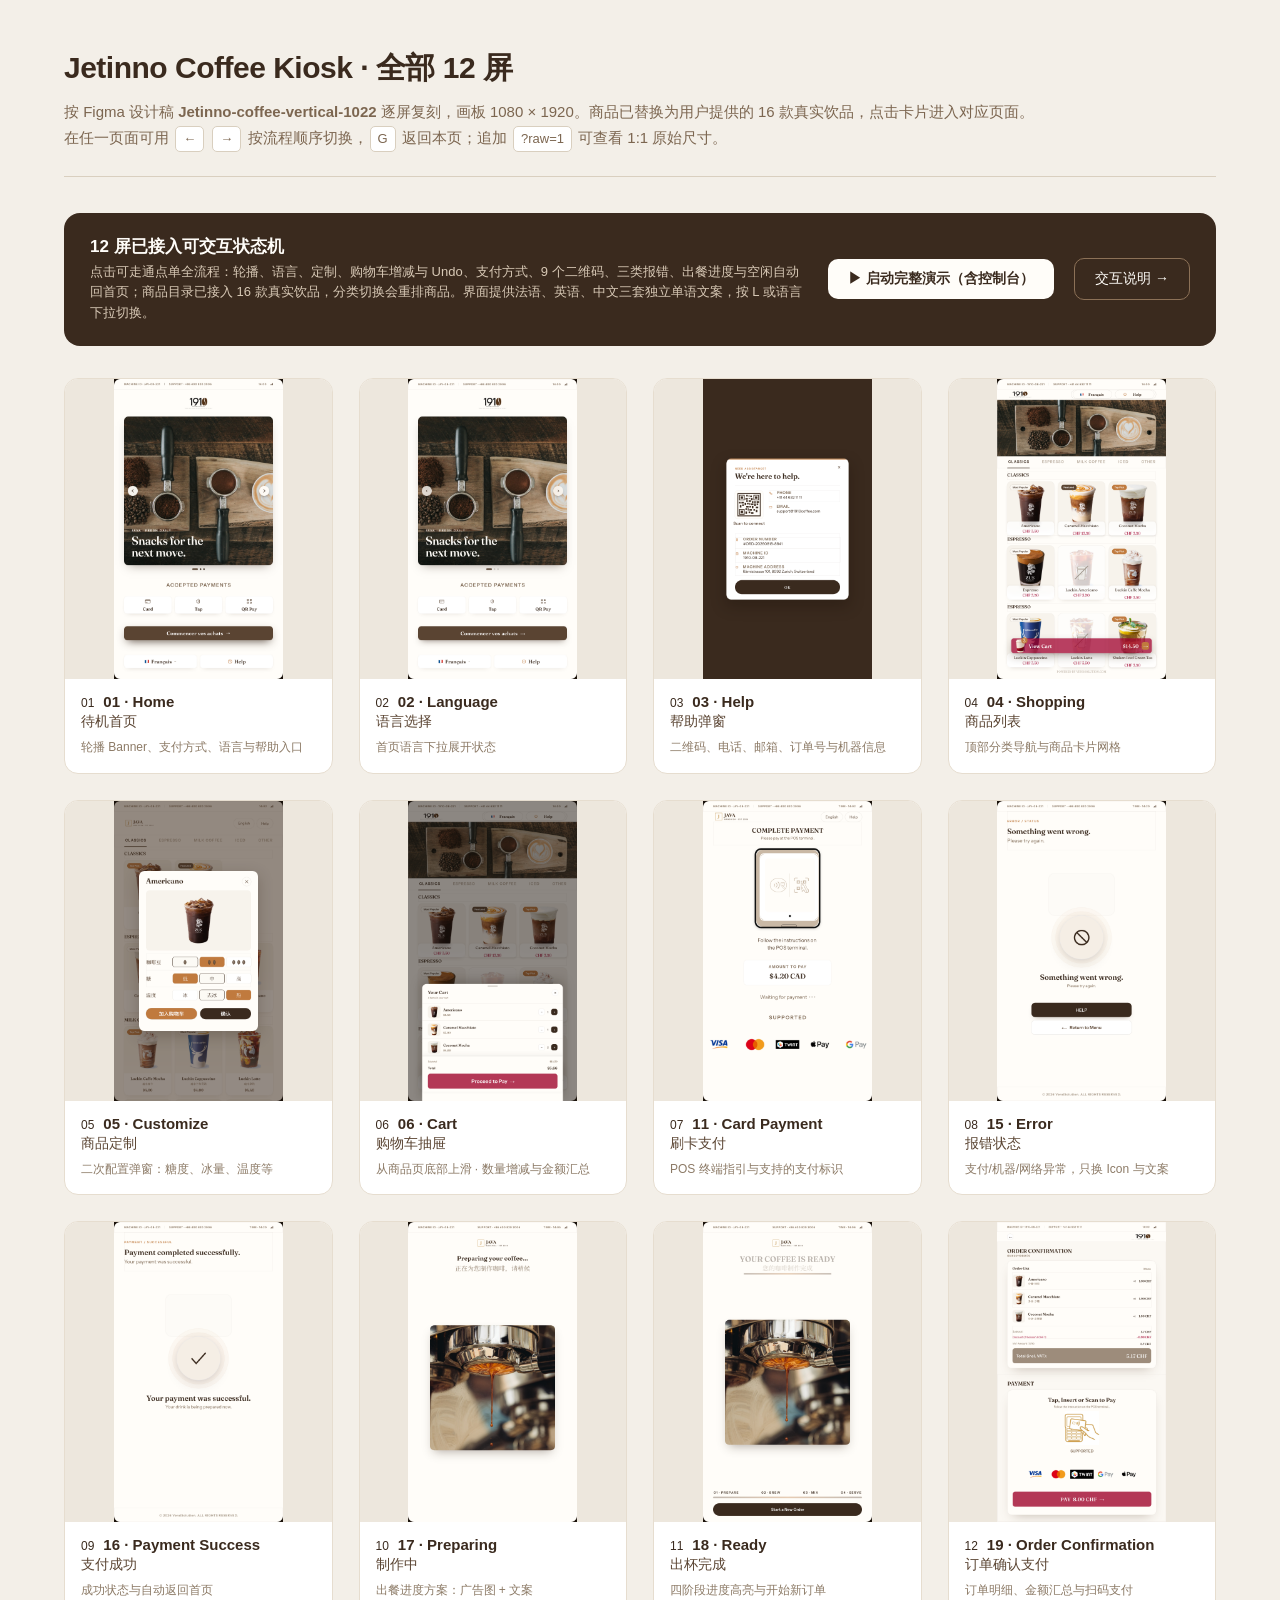
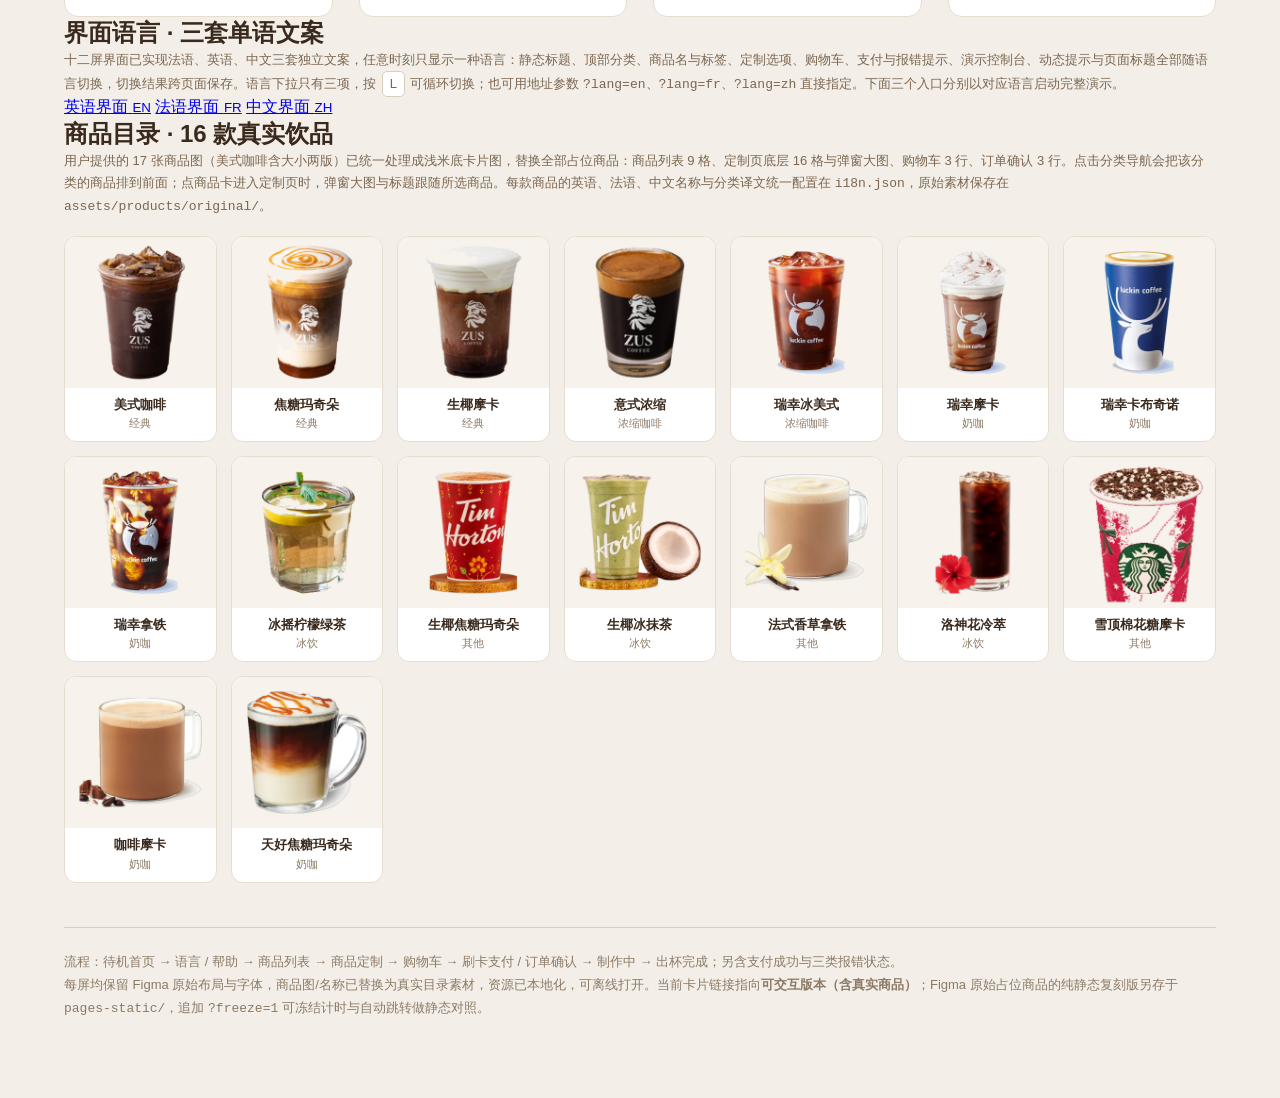
==== all.html @ 3b6457f3 "Initial commit: Jinuo coffee kiosk UI prototype v13 - 30-item data-driven product grid (10 x 3) with" ====
<!doctype html>

<html lang="zh">
<head>
<meta charset="utf-8">
<meta name="viewport" content="width=device-width,initial-scale=1">
<title>Jetinno Coffee Kiosk · 全部页面</title>
<style>
*{margin:0;padding:0;box-sizing:border-box}
body{background:#F3EFE8;color:#3A2A1E;font-family:-apple-system,BlinkMacSystemFont,'Segoe UI','PingFang SC','Microsoft Yahei',sans-serif;padding:48px 5vw 80px}
header{max-width:1400px;margin:0 auto 36px;border-bottom:1px solid #D9CFBF;padding-bottom:24px}
h1{font-size:30px;font-weight:650;letter-spacing:-.5px}
.sub{margin-top:10px;color:#7C6650;font-size:15px;line-height:1.7}
.kbd{display:inline-block;background:#fff;border:1px solid #D9CFBF;border-radius:5px;padding:1px 7px;font-size:13px;margin:0 2px}
.grid{max-width:1400px;margin:0 auto;display:grid;grid-template-columns:repeat(auto-fill,minmax(240px,1fr));gap:26px}
.card{display:block;text-decoration:none;color:inherit;background:#fff;border:1px solid #E6DDCF;border-radius:14px;overflow:hidden;transition:transform .18s ease,box-shadow .18s ease}
.card:hover{transform:translateY(-4px);box-shadow:0 16px 32px -18px rgba(58,42,30,.45)}
.thumb{height:300px;background:#EDE7DD;display:flex;align-items:center;justify-content:center;overflow:hidden}
.thumb img{height:100%;width:auto;max-width:100%;object-fit:contain;display:block}
.meta{display:flex;align-items:baseline;gap:9px;padding:14px 16px 0}
.num{color:color:#A08A72;font-size:12px;font-variant-numeric:tabular-nums}
.en{font-size:15px;font-weight:600}
.zh{padding:3px 16px 0;font-size:14px;color:#5A4432}
.desc{padding:7px 16px 16px;font-size:12px;color:#8C7A66;line-height:1.55}
footer{max-width:1400px;margin:44px auto 0;color:#8C7A66;font-size:13px;line-height:1.8;border-top:1px solid #D9CFBF;padding-top:22px}
.launch{max-width:1400px;margin:0 auto 32px;background:#3A2A1E;color:#FFFDF9;border-radius:16px;padding:22px 26px;display:flex;align-items:center;gap:20px;flex-wrap:wrap}
.launch .lt{flex:1;min-width:280px}
.launch .lt b{font-size:17px;display:block;margin-bottom:4px}
.launch .lt span{font-size:13px;color:#D8C9B6;line-height:1.6}
.launch a{display:inline-block;background:#FFFDF9;color:#3A2A1E;text-decoration:none;border-radius:10px;padding:11px 20px;font-size:14px;font-weight:650;white-space:nowrap}
.launch a.alt{background:transparent;color:#FFFDF9;border:1px solid #8C7157;font-weight:500}
.launch a:hover{opacity:.88}

.catalog{display:grid;grid-template-columns:repeat(auto-fill,minmax(146px,1fr));gap:14px;margin:18px 0 8px}
.pitem{background:#fff;border:1px solid #E6DDCF;border-radius:12px;overflow:hidden;text-align:center;padding-bottom:10px}
.pitem img{width:100%;aspect-ratio:1;object-fit:cover;display:block;background:#F7F3EC}
.pitem b{display:block;font-size:13px;margin-top:8px;padding:0 6px;line-height:1.35}
.pitem span{display:block;font-size:11px;color:#8C7A66;padding:0 6px;margin-top:3px}
.catnote{font-size:13px;color:#7C6650;line-height:1.7}

</style>
</head>
<body>
<header>
<h1>Jetinno Coffee Kiosk · 全部 12 屏</h1>
<div class="sub">按 Figma 设计稿 <b>Jetinno-coffee-vertical-1022</b> 逐屏复刻，画板 1080 × 1920。商品已替换为用户提供的 16 款真实饮品，点击卡片进入对应页面。<br>
在任一页面可用 <span class="kbd">←</span> <span class="kbd">→</span> 按流程顺序切换，<span class="kbd">G</span> 返回本页；追加 <span class="kbd">?raw=1</span> 可查看 1:1 原始尺寸。</div>
</header>
<div class="launch">
  <div class="lt"><b>12 屏已接入可交互状态机</b>
  <span>点击可走通点单全流程：轮播、语言、定制、购物车增减与 Undo、支付方式、9 个二维码、三类报错、出餐进度与空闲自动回首页；商品目录已接入 16 款真实饮品，分类切换会重排商品。界面提供法语、英语、中文三套独立单语文案，按 L 或语言下拉切换。</span></div>
  <a href="pages/01-home.html?debug=1">▶ 启动完整演示（含控制台）</a>
  <a class="alt" href="demo.html">交互说明 →</a>
</div>
<div class="grid"><a class="card" href="pages/01-home.html">
<div class="thumb"><img src="preview/01-home.png" alt="01 · Home" loading="lazy"></div>
<div class="meta"><span class="num">01</span><span class="en">01 · Home</span></div>
<div class="zh">待机首页</div><div class="desc">轮播 Banner、支付方式、语言与帮助入口</div></a>
<a class="card" href="pages/02-lang.html">
<div class="thumb"><img src="preview/02-lang.png" alt="02 · Language" loading="lazy"></div>
<div class="meta"><span class="num">02</span><span class="en">02 · Language</span></div>
<div class="zh">语言选择</div><div class="desc">首页语言下拉展开状态</div></a>
<a class="card" href="pages/03-help.html">
<div class="thumb"><img src="preview/03-help.png" alt="03 · Help" loading="lazy"></div>
<div class="meta"><span class="num">03</span><span class="en">03 · Help</span></div>
<div class="zh">帮助弹窗</div><div class="desc">二维码、电话、邮箱、订单号与机器信息</div></a>
<a class="card" href="pages/04-shopping.html">
<div class="thumb"><img src="preview/04-shopping.png" alt="04 · Shopping" loading="lazy"></div>
<div class="meta"><span class="num">04</span><span class="en">04 · Shopping</span></div>
<div class="zh">商品列表</div><div class="desc">顶部分类导航与商品卡片网格</div></a>
<a class="card" href="pages/05-custom.html">
<div class="thumb"><img src="preview/05-custom.png" alt="05 · Customize" loading="lazy"></div>
<div class="meta"><span class="num">05</span><span class="en">05 · Customize</span></div>
<div class="zh">商品定制</div><div class="desc">二次配置弹窗：糖度、冰量、温度等</div></a>
<a class="card" href="pages/06-cart.html">
<div class="thumb"><img src="preview/06-cart.png" alt="06 · Cart" loading="lazy"></div>
<div class="meta"><span class="num">06</span><span class="en">06 · Cart</span></div>
<div class="zh">购物车抽屉</div><div class="desc">从商品页底部上滑 · 数量增减与金额汇总</div></a>
<a class="card" href="pages/11-card.html">
<div class="thumb"><img src="preview/11-card.png" alt="11 · Card Payment" loading="lazy"></div>
<div class="meta"><span class="num">07</span><span class="en">11 · Card Payment</span></div>
<div class="zh">刷卡支付</div><div class="desc">POS 终端指引与支持的支付标识</div></a>
<a class="card" href="pages/15-wrong.html">
<div class="thumb"><img src="preview/15-wrong.png" alt="15 · Error" loading="lazy"></div>
<div class="meta"><span class="num">08</span><span class="en">15 · Error</span></div>
<div class="zh">报错状态</div><div class="desc">支付/机器/网络异常，只换 Icon 与文案</div></a>
<a class="card" href="pages/16-pay.html">
<div class="thumb"><img src="preview/16-pay.png" alt="16 · Payment Success" loading="lazy"></div>
<div class="meta"><span class="num">09</span><span class="en">16 · Payment Success</span></div>
<div class="zh">支付成功</div><div class="desc">成功状态与自动返回首页</div></a>
<a class="card" href="pages/17-making.html">
<div class="thumb"><img src="preview/17-making.png" alt="17 · Preparing" loading="lazy"></div>
<div class="meta"><span class="num">10</span><span class="en">17 · Preparing</span></div>
<div class="zh">制作中</div><div class="desc">出餐进度方案：广告图 + 文案</div></a>
<a class="card" href="pages/18-ready.html">
<div class="thumb"><img src="preview/18-ready.png" alt="18 · Ready" loading="lazy"></div>
<div class="meta"><span class="num">11</span><span class="en">18 · Ready</span></div>
<div class="zh">出杯完成</div><div class="desc">四阶段进度高亮与开始新订单</div></a>
<a class="card" href="pages/19-order-confirm.html">
<div class="thumb"><img src="preview/19-order-confirm.png" alt="19 · Order Confirmation" loading="lazy"></div>
<div class="meta"><span class="num">12</span><span class="en">19 · Order Confirmation</span></div>
<div class="zh">订单确认支付</div><div class="desc">订单明细、金额汇总与扫码支付</div></a></div>
<!-- LANG_START -->
<h2>界面语言 · 三套单语文案</h2>
<p class="catnote">十二屏界面已实现法语、英语、中文三套独立文案，任意时刻只显示一种语言：静态标题、顶部分类、商品名与标签、定制选项、购物车、支付与报错提示、演示控制台、动态提示与页面标题全部随语言切换，切换结果跨页面保存。语言下拉只有三项，按 <span class="kbd">L</span> 可循环切换；也可用地址参数 <code>?lang=en</code>、<code>?lang=fr</code>、<code>?lang=zh</code> 直接指定。下面三个入口分别以对应语言启动完整演示。</p>
<div class="langlaunch">
  <a href="pages/01-home.html?debug=1&amp;lang=en">英语界面 <small>EN</small></a>
  <a href="pages/01-home.html?debug=1&amp;lang=fr">法语界面 <small>FR</small></a>
  <a href="pages/01-home.html?debug=1&amp;lang=zh">中文界面 <small>ZH</small></a>
</div>
<!-- LANG_END -->
<!-- PRODUCTS_START -->
<h2>商品目录 · 16 款真实饮品</h2>
<p class="catnote">用户提供的 17 张商品图（美式咖啡含大小两版）已统一处理成浅米底卡片图，替换全部占位商品：商品列表 9 格、定制页底层 16 格与弹窗大图、购物车 3 行、订单确认 3 行。点击分类导航会把该分类的商品排到前面；点商品卡进入定制页时，弹窗大图与标题跟随所选商品。每款商品的英语、法语、中文名称与分类译文统一配置在 <code>i18n.json</code>，原始素材保存在 <code>assets/products/original/</code>。</p>
<div class="catalog"><div class="pitem" data-pid="americano"><img src="assets/products/card/americano.png" alt="美式咖啡" loading="lazy"><b>美式咖啡</b><span>经典</span></div><div class="pitem" data-pid="caramel-macchiato"><img src="assets/products/card/caramel-macchiato.png" alt="焦糖玛奇朵" loading="lazy"><b>焦糖玛奇朵</b><span>经典</span></div><div class="pitem" data-pid="coconut-mocha"><img src="assets/products/card/coconut-mocha.png" alt="生椰摩卡" loading="lazy"><b>生椰摩卡</b><span>经典</span></div><div class="pitem" data-pid="espresso"><img src="assets/products/card/espresso.png" alt="意式浓缩" loading="lazy"><b>意式浓缩</b><span>浓缩咖啡</span></div><div class="pitem" data-pid="luckin-americano"><img src="assets/products/card/luckin-americano.png" alt="瑞幸冰美式" loading="lazy"><b>瑞幸冰美式</b><span>浓缩咖啡</span></div><div class="pitem" data-pid="luckin-caffe-mocha"><img src="assets/products/card/luckin-caffe-mocha.png" alt="瑞幸摩卡" loading="lazy"><b>瑞幸摩卡</b><span>奶咖</span></div><div class="pitem" data-pid="luckin-cappuccino"><img src="assets/products/card/luckin-cappuccino.png" alt="瑞幸卡布奇诺" loading="lazy"><b>瑞幸卡布奇诺</b><span>奶咖</span></div><div class="pitem" data-pid="luckin-latte"><img src="assets/products/card/luckin-latte.png" alt="瑞幸拿铁" loading="lazy"><b>瑞幸拿铁</b><span>奶咖</span></div><div class="pitem" data-pid="shaken-iced-green-tea"><img src="assets/products/card/shaken-iced-green-tea.png" alt="冰摇柠檬绿茶" loading="lazy"><b>冰摇柠檬绿茶</b><span>冰饮</span></div><div class="pitem" data-pid="tims-coconut-caramel"><img src="assets/products/card/tims-coconut-caramel.png" alt="生椰焦糖玛奇朵" loading="lazy"><b>生椰焦糖玛奇朵</b><span>其他</span></div><div class="pitem" data-pid="tims-coconut-matcha"><img src="assets/products/card/tims-coconut-matcha.png" alt="生椰冰抹茶" loading="lazy"><b>生椰冰抹茶</b><span>冰饮</span></div><div class="pitem" data-pid="tims-french-vanilla"><img src="assets/products/card/tims-french-vanilla.png" alt="法式香草拿铁" loading="lazy"><b>法式香草拿铁</b><span>其他</span></div><div class="pitem" data-pid="tims-hibiscus"><img src="assets/products/card/tims-hibiscus.png" alt="洛神花冷萃" loading="lazy"><b>洛神花冷萃</b><span>冰饮</span></div><div class="pitem" data-pid="snowcap-mocha"><img src="assets/products/card/snowcap-mocha.png" alt="雪顶棉花糖摩卡" loading="lazy"><b>雪顶棉花糖摩卡</b><span>其他</span></div><div class="pitem" data-pid="tims-cafe-mocha"><img src="assets/products/card/tims-cafe-mocha.png" alt="咖啡摩卡" loading="lazy"><b>咖啡摩卡</b><span>奶咖</span></div><div class="pitem" data-pid="tims-caramel-macchiato"><img src="assets/products/card/tims-caramel-macchiato.png" alt="天好焦糖玛奇朵" loading="lazy"><b>天好焦糖玛奇朵</b><span>奶咖</span></div></div>
<!-- PRODUCTS_END -->
<footer>
流程：待机首页 → 语言 / 帮助 → 商品列表 → 商品定制 → 购物车 → 刷卡支付 / 订单确认 → 制作中 → 出杯完成；另含支付成功与三类报错状态。<br>
每屏均保留 Figma 原始布局与字体，商品图/名称已替换为真实目录素材，资源已本地化，可离线打开。当前卡片链接指向<b>可交互版本（含真实商品）</b>；Figma 原始占位商品的纯静态复刻版另存于 <code>pages-static/</code>，追加 <code>?freeze=1</code> 可冻结计时与自动跳转做静态对照。
</footer>
</body>
</html>
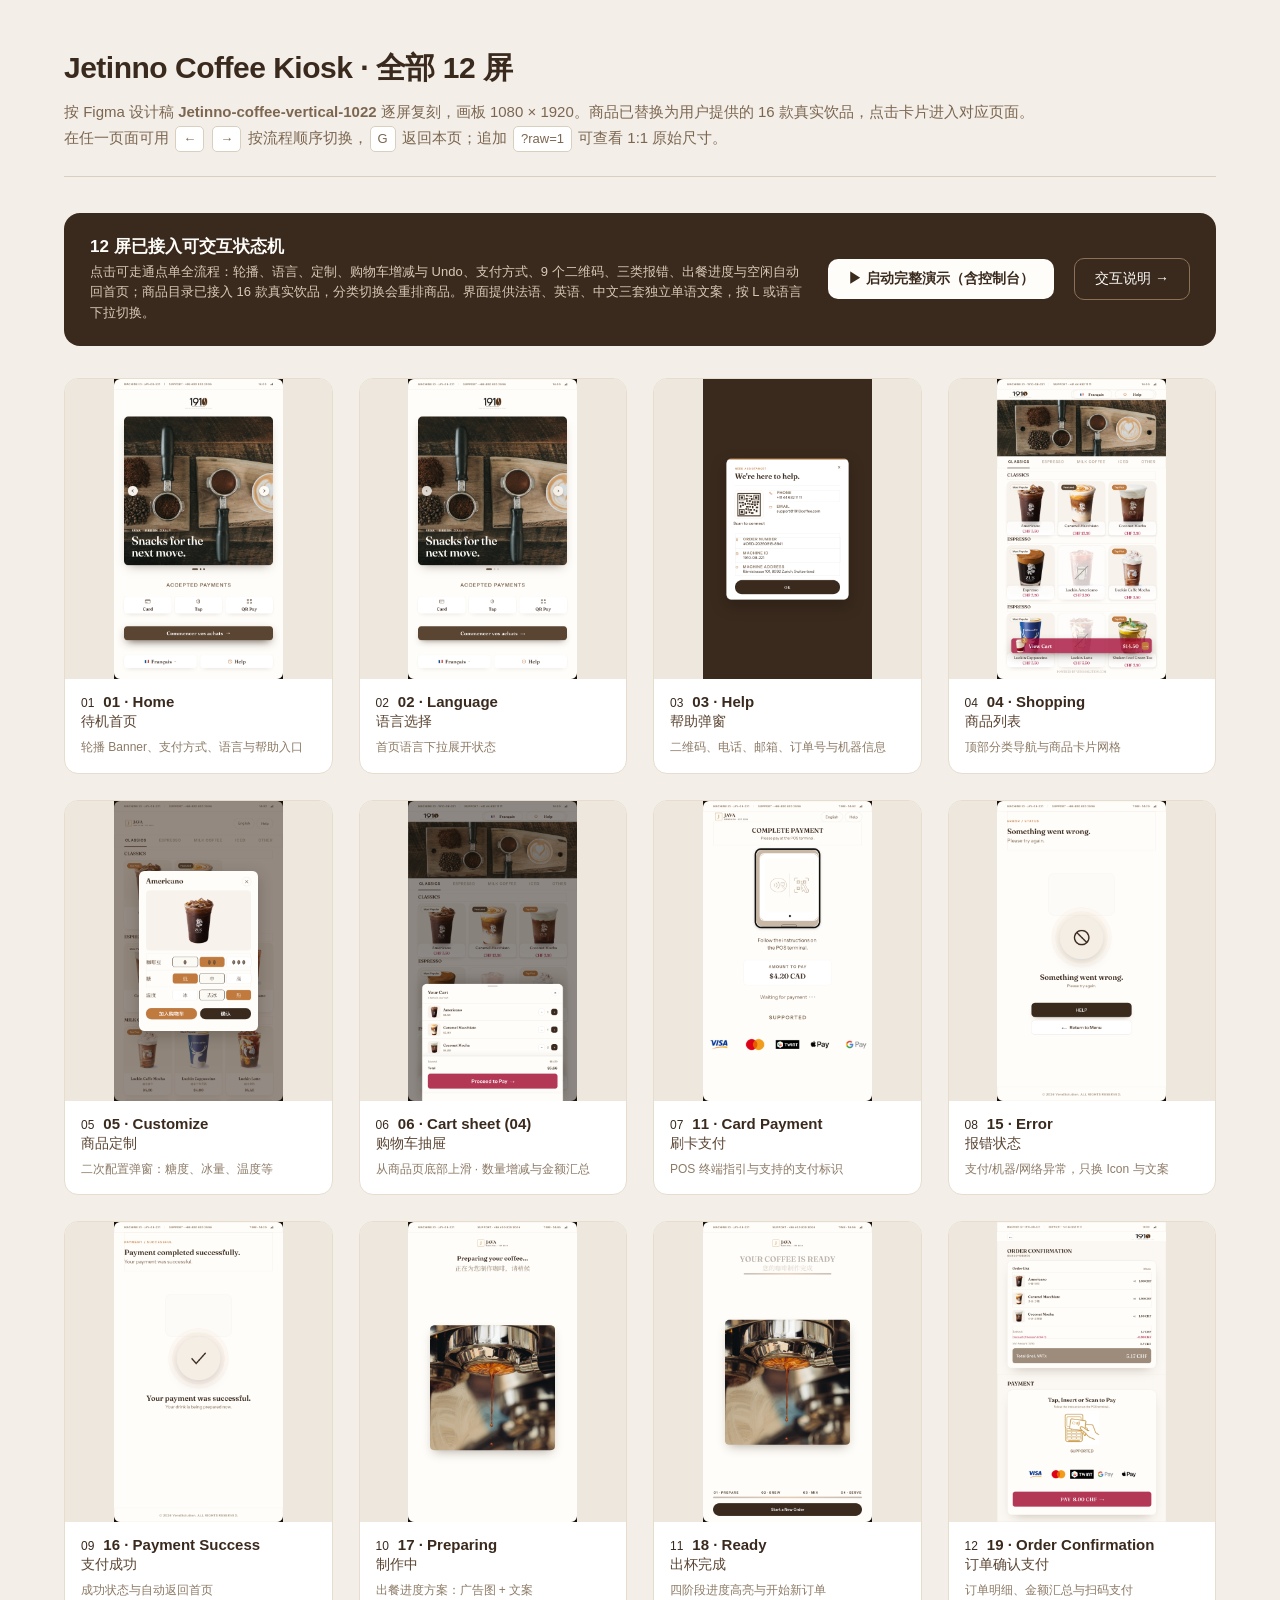
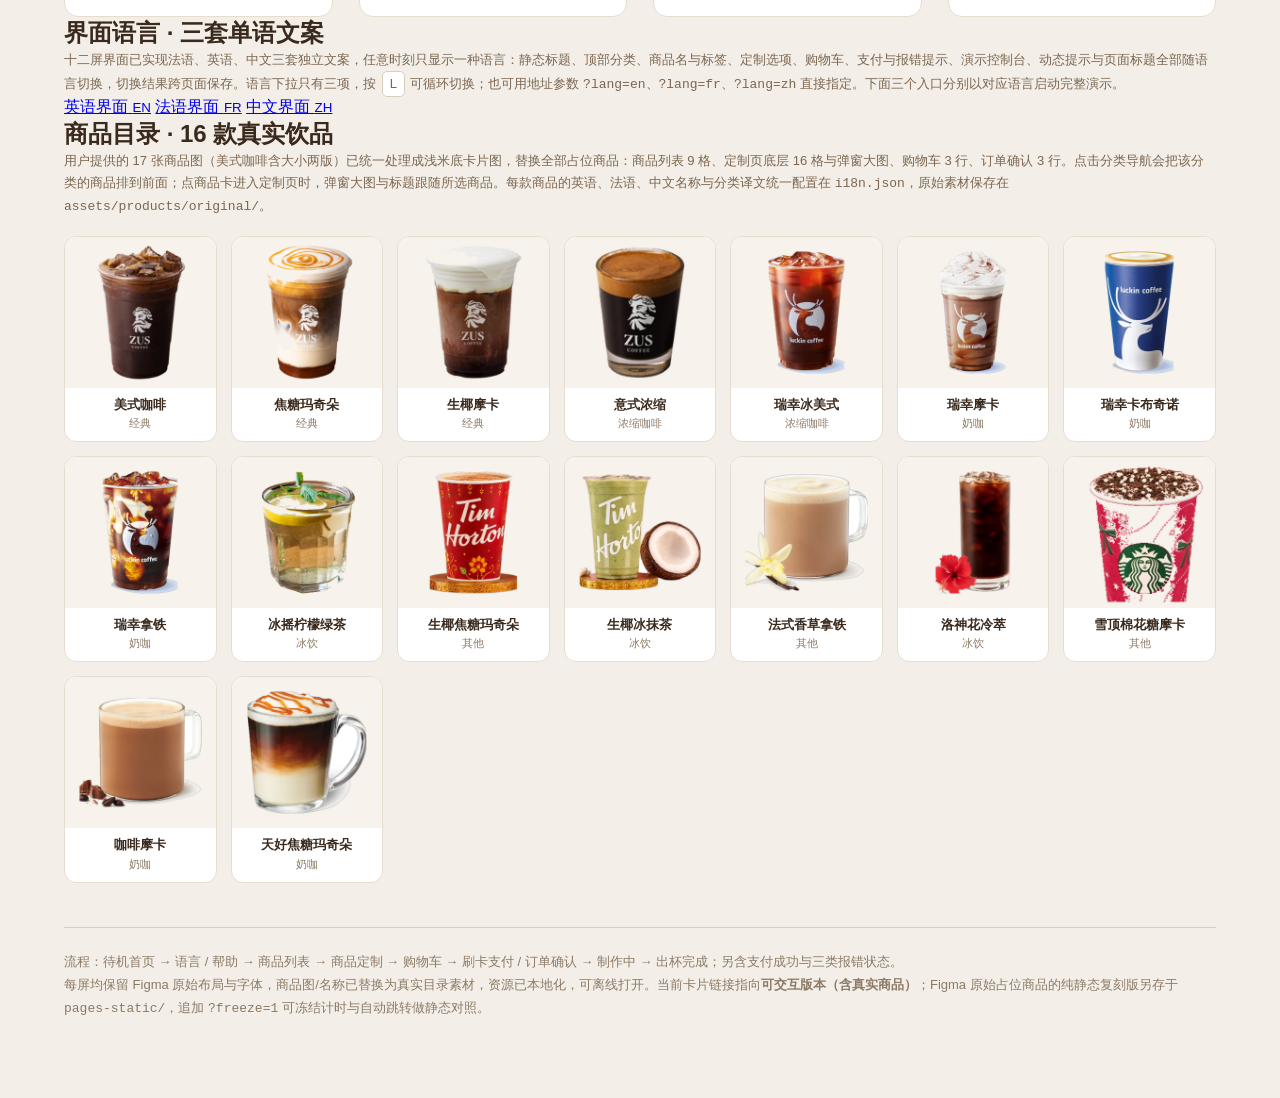
==== commit 9eba3419: "v14: cart sheet on 04-shopping, 05-custom background from 04, centred brand, back confirmation - 06-" ====
--- a/all.html
+++ b/all.html
@@ -72,9 +72,9 @@
 <div class="thumb"><img src="preview/05-custom.png" alt="05 · Customize" loading="lazy"></div>
 <div class="meta"><span class="num">05</span><span class="en">05 · Customize</span></div>
 <div class="zh">商品定制</div><div class="desc">二次配置弹窗：糖度、冰量、温度等</div></a>
-<a class="card" href="pages/06-cart.html">
-<div class="thumb"><img src="preview/06-cart.png" alt="06 · Cart" loading="lazy"></div>
-<div class="meta"><span class="num">06</span><span class="en">06 · Cart</span></div>
+<a class="card" href="pages/04-shopping.html?cart=1">
+<div class="thumb"><img src="preview/06-cart.png" alt="04 · Cart sheet" loading="lazy"></div>
+<div class="meta"><span class="num">06</span><span class="en">06 · Cart sheet (04)</span></div>
 <div class="zh">购物车抽屉</div><div class="desc">从商品页底部上滑 · 数量增减与金额汇总</div></a>
 <a class="card" href="pages/11-card.html">
 <div class="thumb"><img src="preview/11-card.png" alt="11 · Card Payment" loading="lazy"></div>
